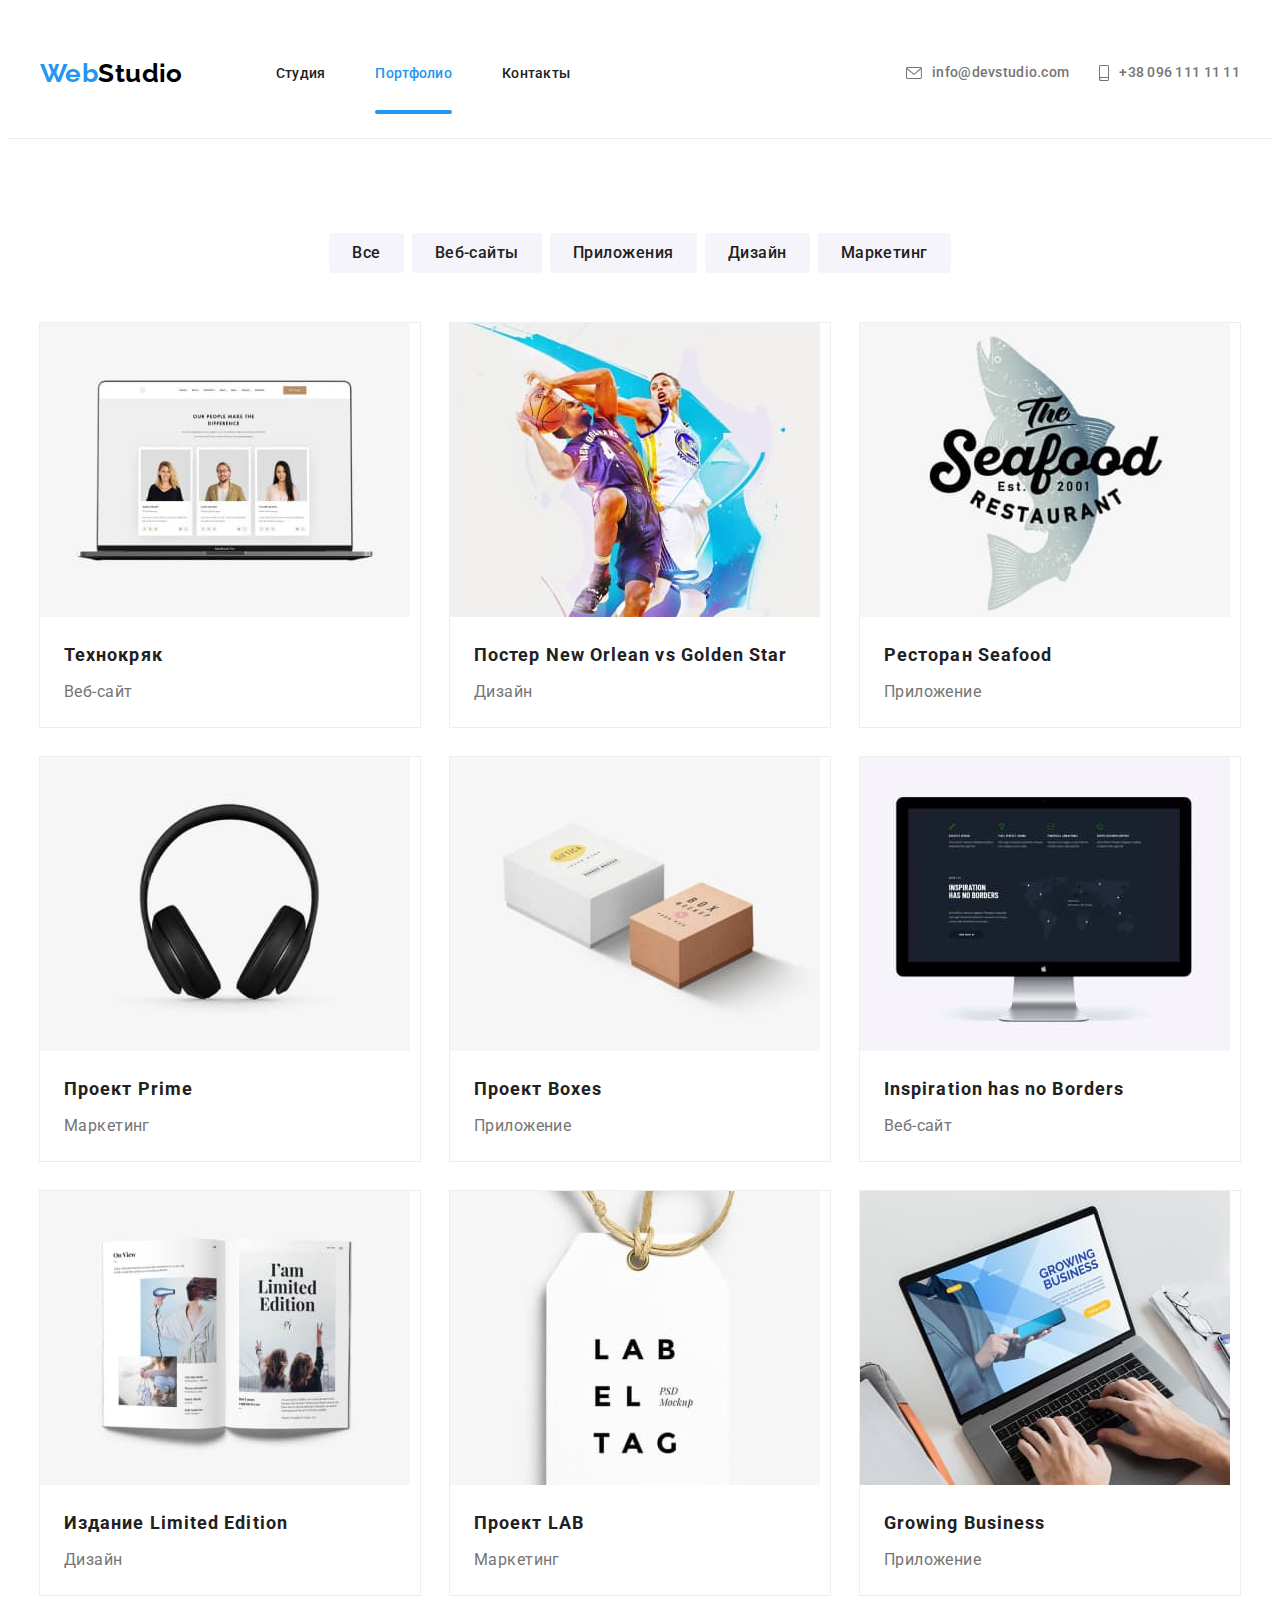
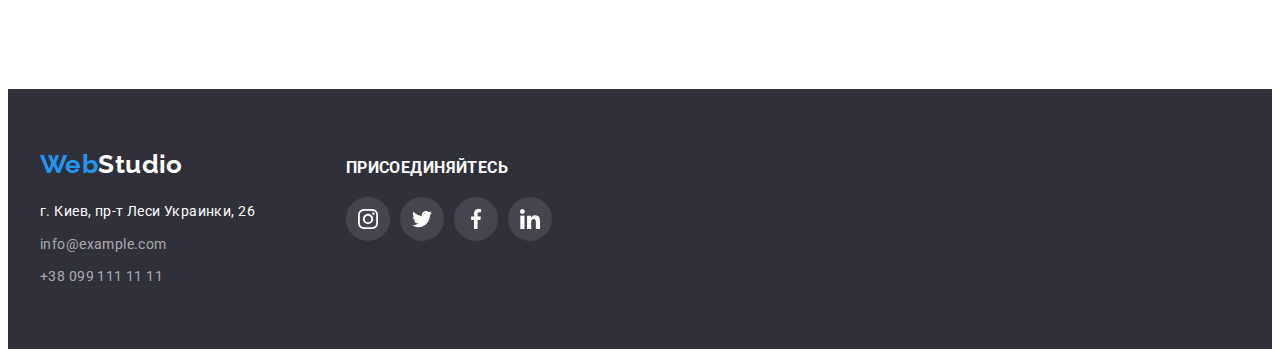
==== portfolio.html @ 8c4f7ff6 "Start" ====
<!DOCTYPE html>
<html lang="ru">

<head>
    <meta charset="UTF-8">
    <meta http-equiv="X-UA-Compatible" content="IE=edge">
    <meta name="viewport" content="width=device-width, initial-scale=1.0">
    <title>Портфолио</title>
    <link rel="preconnect" href="https://fonts.gstatic.com">
    <link
        href="https://fonts.googleapis.com/css2?family=Raleway:wght@700&family=Roboto:wght@400;500;700;900&display=swap"
        rel="stylesheet">
    <link rel="stylesheet" href="https://cdnjs.cloudflare.com/ajax/libs/modern-normalize/1.1.0/modern-normalize.min.css"
        integrity="sha512-wpPYUAdjBVSE4KJnH1VR1HeZfpl1ub8YT/NKx4PuQ5NmX2tKuGu6U/JRp5y+Y8XG2tV+wKQpNHVUX03MfMFn9Q=="
        crossorigin="anonymous" referrerpolicy="no-referrer" />
    <link rel="stylesheet" href="./css/styles.css">
</head>

<body>
    <!-- Шапка -->
    <header class="header">
        <div class="container header-container">
            <nav class="navigation">
                <a href="./" lang="en" class="logo link"><span class="logo-part">Web</span>Studio</a>
                <ul class="site-nav list">
                    <li class="site-nav-list">
                        <a href="./index.html" class="site-nav-link link">Студия</a>
                    </li>
                    <li class="site-nav-list">
                        <a href="" class="site-nav-link link current">Портфолио</a>
                    </li>
                    <li class="site-nav-list">
                        <a href="" class="site-nav-link link">Контакты</a>
                    </li>
                </ul>
            </nav>
            <ul class="mail-tel list">
                <li class="mail-tel-list">
                    <a href="mailto:info@devstudio.com" class="mail-tel-link link">
                        <svg class="icon-mail" width="16" height="12">
                            <use href="./images/icons.svg#icon-envelope"></use>
                        </svg>
                        info@devstudio.com
                    </a>
                </li>
                <li class="mail-tel-list">
                    <a href="tel:+380961111111" class="mail-tel-link link">
                        <svg class="icon-tel" width="10" height="16">
                            <use href="./images/icons.svg#icon-smartphone"></use>
                        </svg>
                        +38 096 111 11 11
                    </a>
                </li>
            </ul>
        </div>

    </header>

    <main>
        <!-- Примеры работ студии -->
        <section class="section">
            <div class="container">
                <h2 class="visually-hidden">Примеры работ</h2>
                <ul class="portfolio-button-list">
                    <li class="list portf-btn-list-item">
                        <button type="button" class="portfolio-button">Все</button></li>
                    <li class="list portf-btn-list-item">
                        <button type="button" class="portfolio-button">Веб-сайты</button></li>
                    <li class="list portf-btn-list-item">
                        <button type="button" class="portfolio-button">Приложения</button></li>
                    <li class="list portf-btn-list-item">
                        <button type="button" class="portfolio-button">Дизайн</button></li>
                    <li class="list portf-btn-list-item">
                        <button type="button" class="portfolio-button">Маркетинг</button></li>
                </ul>
                <ul class="portf-img-list">
                    <li class="list portf-img-list-item">
                        <a href="" class="link portf-img-list-link">
                            <div class="overlay-box">
                                <img src="./images/portfolio/img1.jpg" alt="Ноутбук и три анкеты" width="370" height="294" class="portf-img">
                                <p class="overlay">
                                    Технокряк это современная площадка распространения коронавируса. Компании используют эту платформу для цифрового
                                    шпионажа и атак на защищённые сервера конкурентов.
                                </p>
                            </div>
                            
                                <div class="portf-img-description">
                                    <h3 class="portfolio-img-title">Технокряк</h3>
                                    <p class="portfolio-list-text">Веб-сайт</p>
                                </div>
                        </a>

                    </li>
                    <li class="list portf-img-list-item">
                        <a href="" class="link portf-img-list-link">
                            <div class="overlay-box">
                            <img src="./images/portfolio/img2.jpg" alt="Баскетбол" width="370"
                                height="294" class="portf-img">
                                <p class="overlay">
                                    Технокряк это современная площадка распространения коронавируса. Компании используют эту платформу для цифрового
                                    шпионажа и атак на защищённые сервера конкурентов.
                                </p>
                            </div>
                                <div class="portf-img-description">
                                    <h3 class="portfolio-img-title">Постер New Orlean vs Golden Star</h3>
                                    <p class="portfolio-list-text">Дизайн</p>
                                </div>
                            
                        </a>

                    </li>
                    <li class="list portf-img-list-item">
                        <a href="" class="link portf-img-list-link">
                            <div class="overlay-box">
                                <img src="./images/portfolio/img3.jpg" alt="Ресторан морепродуктов" width="370" height="294" class="portf-img">
                                <p class="overlay">
                                    Технокряк это современная площадка распространения коронавируса. Компании используют эту платформу для цифрового
                                    шпионажа и атак на защищённые сервера конкурентов.
                                </p>
                            </div>
                            
                                <div class="portf-img-description">
                                    <h3 class="portfolio-img-title">Ресторан Seafood</h3>
                                    <p class="portfolio-list-text">Приложение</p>
                                </div>
                            
                        </a>

                    </li>
                    <li class="list portf-img-list-item">
                        <a href="" class="link portf-img-list-link">
                            <div class="overlay-box">
                                <img src="./images/portfolio/img4.jpg" alt="Наушники" width="370" height="294" class="portf-img">
                                <p class="overlay">
                                    Технокряк это современная площадка распространения коронавируса. Компании используют эту платформу для цифрового
                                    шпионажа и атак на защищённые сервера конкурентов.
                                </p>
                            </div>
                            
                                <div class="portf-img-description">
                                    <h3 class="portfolio-img-title">Проект Prime</h3>
                                    <p class="portfolio-list-text">Маркетинг</p>
                                </div>
                            
                        </a>

                    </li>
                    <li class="list portf-img-list-item">
                        <a href="" class="link portf-img-list-link">
                            <div class="overlay-box">
                                <img src="./images/portfolio/img5.jpg" alt="Две коробки" width="370" height="294" class="portf-img">
                                <p class="overlay">
                                    Технокряк это современная площадка распространения коронавируса. Компании используют эту платформу для цифрового
                                    шпионажа и атак на защищённые сервера конкурентов.
                                </p>
                            </div>
                            
                                <div class="portf-img-description">
                                    <h3 class="portfolio-img-title">Проект Boxes</h3>
                                    <p class="portfolio-list-text">Приложение</p>
                                </div>
                            
                        </a>
                    </li>
                    <li class="list portf-img-list-item">
                        <a href="" class="link portf-img-list-link">
                            <div class="overlay-box">
                                <img src="./images/portfolio/img6.jpg" alt="Монитор" width="370" height="294" class="portf-img">
                                <p class="overlay">
                                    Технокряк это современная площадка распространения коронавируса. Компании используют эту платформу для цифрового
                                    шпионажа и атак на защищённые сервера конкурентов.
                                </p>
                            </div>
                            
                                <div class="portf-img-description">
                                    <h3 lang="en" class="portfolio-img-title">Inspiration has no Borders</h3>
                                    <p class="portfolio-list-text">Веб-сайт</p>
                                </div>
                            
                        </a>

                    </li>
                    <li class="list portf-img-list-item">
                        <a href="" class="link portf-img-list-link">
                            <div class="overlay-box">
                                <img src="./images/portfolio/img7.jpg" alt="Открытая книга" width="370" height="294" class="portf-img">
                                <p class="overlay">
                                    Технокряк это современная площадка распространения коронавируса. Компании используют эту платформу для цифрового
                                    шпионажа и атак на защищённые сервера конкурентов.
                                </p>
                            </div>
                            
                                <div class="portf-img-description">
                                    <h3 class="portfolio-img-title">Издание Limited Edition</h3>
                                    <p class="portfolio-list-text">Дизайн</p>
                                </div>
                            
                        </a>

                    </li>
                    <li class="list portf-img-list-item">
                        <a href="" class="link portf-img-list-link">
                            <div class="overlay-box">
                                <img src="./images/portfolio/img8.jpg" alt="Карточка брелок" width="370" height="294" class="portf-img">
                                <p class="overlay">
                                    Технокряк это современная площадка распространения коронавируса. Компании используют эту платформу для цифрового
                                    шпионажа и атак на защищённые сервера конкурентов.
                                </p>
                            </div>
                            
                                <div class="portf-img-description">
                                    <h3 class="portfolio-img-title">Проект LAB</h3>
                                    <p class="portfolio-list-text">Маркетинг</p>
                                </div>
                            
                        </a>

                    </li>
                    <li class="list portf-img-list-item">
                        <a href="" class="link portf-img-list-link">
                            <div class="overlay-box">
                                <img src="./images/portfolio/img9.jpg" alt="Работа за ноутбуком" width="370" height="294" class="portf-img">
                                <p class="overlay">
                                    Технокряк это современная площадка распространения коронавируса. Компании используют эту платформу для цифрового
                                    шпионажа и атак на защищённые сервера конкурентов.
                                </p>
                            </div>
                            
                                <div class="portf-img-description">
                                    <h3 lang="en" class="portfolio-img-title">Growing Business</h3>
                                    <p class="portfolio-list-text">Приложение</p>
                                </div>
                            
                        </a>

                    </li>
                </ul>
            </div>

        </section>
    </main>
    <!-- Подвал -->
    <footer class="footer">
        <div class="container footer-container">
            <div class="logo-address">
            <a href="./" lang="en" class="logo logo-footer link"><span class="logo-part">Web</span><span
                    class="logo logo-white">Studio</span></a>
            <address>
                <ul class="address">
                    <li class="address-list list">
                        <a href="" target="_blank" rel="noopener noreferrer" class="address-link link">г. Киев, пр-т
                            Леси Украинки,
                            26</a>
                    </li>
                    <li class="address-list list">
                        <a href="mailto:info@example.com" class="address-mail-tel link">info@example.com</a>
                    </li>
                    <li class="address-list list">
                        <a href="tel:+380991111111" class="address-mail-tel link">+38 099 111 11 11</a>
                    </li>
                </ul>
            </address>
            </div>
            <div class="footer-social">
                <h3 class="footer-title">присоединяйтесь</h3>
                <ul class="list footer-social-list">
                    <li class="">
                        <a href="" class="footer-link">
                            <svg class="footer-social-icon" width="20" height="20">
                                <use href="./images/icons.svg#icon-instagram"></use>
                            </svg>
                        </a>
                    </li>
                    <li class="">
                        <a href="" class="footer-link">
                            <svg class="footer-social-icon" width="20" height="20">
                                <use href="./images/icons.svg#icon-twitter"></use>
                            </svg>
                        </a>
                    </li>
                    <li class="">
                        <a href="" class="footer-link">
                            <svg class="footer-social-icon" width="20" height="20">
                                <use href="./images/icons.svg#icon-facebook"></use>
                            </svg>
                        </a>
                    </li>
                    <li class="">
                        <a href="" class="footer-link">
                            <svg class="footer-social-icon" width="20" height="20">
                                <use href="./images/icons.svg#icon-linkedin"></use>
                            </svg>
                        </a>
                    </li>
                </ul>
            </div>
        </div>

    </footer>
</body>

</html>
---- css/styles.css ----
:root{
    --main-font:'Roboto', sans-serif;
    --secondary-font:'Raleway', sans-serif;
    --main-color: #212121;
    --secondary-color: #757575;
    --accent-color: #2196F3;
    --main-font-size: 14px;
    --background-color: #2F303A;
    --main-light-color: #ffffff;
    --logo-black-color: #000000;
    --light-background-buttons-color: #F5F4FA;
    --footer-mail-color: rgba(255, 255, 255, 0.6);
    --border-color: #ECECEC;
    --background-color-under-img: #C4C4C4;
    --clients-color: #AFB1B8;
    --background-above-img: rgba(47, 48, 58, 0.8);
    --overlay-background: rgba(33, 150, 243, 0.9);
    --timing-function: cubic-bezier(0.4, 0, 0.2, 1);
}
h1, h2, h3, h4, h5, h6, p {
    margin-top: 0;
    margin-bottom: 0;
}
ul, ol {
    margin-top: 0;
    margin-bottom: 0;
    padding-left: 0;
}
img {
    display: block;
    max-width: 100%;
    height: auto;
}
.list {
list-style: none;
}
.link {
    text-decoration: none;
}
body{
    font-family: var(--main-font);
    color: var(--main-color);
    font-size: var(--main-font-size); 
    font-weight: 400; 
    line-height: 1.19; 
    letter-spacing: 0.03em;
}
.container {
    width: 1200px;
    margin: 0 auto;
    padding-left: 15px;
    padding-right: 15px;
}
.section{
    padding-top: 94px;
    padding-bottom: 94px;
}
/* ====================Компоненты================== */
.section-title {
font-weight: 700;
font-size: 36px;
line-height: 1.17;
text-align: center;
margin-bottom: 50px;
}
.logo {
    display: inline-block;
    font-family: var(--secondary-font);
    font-weight: 700;
    font-size: 26px;
    margin-right: 93px;
    
    color: var(--logo-black-color);

    transition: color 250ms cubic-bezier(0.4, 0, 0.2, 1);
}
.logo-part {
    color: var(--accent-color);
}
.logo:hover,
.logo:focus{
    color: var(--accent-color);
  
}


/* ====================Шапка===================== */
.header {
    background-color: var(--main-light-color);
    border-bottom: 1px solid var(--border-color); 
}

.header-container {
    display: flex;
    align-items: center;
    padding-top: 25px;
    padding-bottom: 25px;
    height: 80px;
}

.navigation {
    display: flex;
    align-items: center;
}
.site-nav {
    display: flex;
    align-items: center;
}
.mail-tel {
    display: flex;
    align-items: center;
    
}

.site-nav-list:not(:last-child) {
    margin-right: 50px;
}

.site-nav-link,
.mail-tel-link {
font-weight: 500;
line-height: 1.14;
letter-spacing: 0.02em;

color: var(--main-color);
transition: color 250ms var(--timing-function), fill 250ms var(--timing-function);

}

.site-nav-link:hover,
.site-nav-link:focus,
.mail-tel-link:hover,
.mail-tel-link:focus {
    color: var(--accent-color);
    fill: var(--accent-color);
    
}
.site-nav-link.current {
    position: relative;
    color: var(--accent-color);
}

.site-nav-list .current::after{
    position: absolute;
    bottom: -33px;
    content: "";
    display: block;
    width: 100%;
    height: 4px;
    border-radius: 2px;
    background-color: var(--accent-color);  
}

.mail-tel{
 margin-left: auto; 
}
.mail-tel-list:not(:last-child){
    margin-right: 30px;
}
.mail-tel-link { 
    display: flex;
    justify-content: center;
    align-items: center;
color: var(--secondary-color);
}

.icon-mail,
.icon-tel{
    fill: currentColor;
    margin-right: 10px;
}
/* ========================Герой==================== */

.hero {
background:var(--background-color-under-img);
max-width: 1600px;
text-align: center;
align-items: center;
padding-top: 200px;
padding-bottom: 200px;
margin: 0 auto;
background-image: linear-gradient(
      rgba(47, 48, 58, 0.4),
      rgba(47, 48, 58, 0.4)
    ),
    url("../images/bg_img.jpg");
background-position: center;
background-size: cover;
}

.hero .container{
    width: 696px;
}

.main-title {
font-weight: 900;
font-size: 44px;
line-height: 1.36;
letter-spacing: 0.06em;
text-transform: uppercase;
margin-bottom: 30px;

color: var(--main-light-color);
}

.main-button {
border-radius: 4px;
font-family: inherit;
font-weight: 700;
font-size: 16px;
line-height: 1.87;
letter-spacing: 0.06em;
padding: 10px 32px;
cursor: pointer;
border: none;

background: var(--accent-color);
color: var(--main-light-color);
box-shadow: 0px 4px 4px rgba(0, 0, 0, 0.15);

transition: background-color 250ms var(--timing-function);
}

.main-button:hover,
.main-button:focus{
    background-color: #188CE8;
}

/*=======================Преимущества================================ */
.visually-hidden{
    position: absolute;
  clip: rect(0 0 0 0);
  width: 1px;
  height: 1px;
  margin: -1px;
}
.section-advantages{
    padding-bottom: 0;
}
.advantages {
    display: flex;
}
.advantages-list{
    flex-basis: calc((100% - 90px) / 4);
}
.advantages-list:not(:last-child){
    margin-right: 30px;
}
.adv-list-icon{
    display: flex;
    justify-content: center;
    align-items: center;
    background-color: var(--light-background-buttons-color);
    border-radius: 4px;
    width: 270px;
    height: 120px;
    margin-bottom: 30px;
}

.advantages-title {
font-weight: 700;
line-height: 1.14;
text-transform: uppercase;
margin-bottom: 10px;
}
.advantages-text {
line-height: 1.71;
color: var(--secondary-color);

}

/* ================Чем занимается студия============== */
.what-we-do-list{
    display: flex;
    margin-left: -30px;
    margin-top: -30px;
}
.what-we-do-item{
    position: relative;
    flex-basis: calc((100% - 90px) / 3);
    margin-left: 30px;
    margin-top: 30px;
    
}
.what-we-do-description{
    position: absolute;
    bottom: 0;
    text-align: center;
    padding: 27px;
    width: 100%;
    height: 70px;
    font-weight: 700;
    font-size: 14px;
    line-height: 1.14;
    text-transform: uppercase;
    color: var(--main-light-color);
    background-color: var(--background-above-img);
}

/* =================Наша команда==================== */
.our-team{
    background:var(--light-background-buttons-color);
}
.team-list{
    display: flex;
    margin-left: -30px;
    margin-top: -30px;
}
.team-list-item{
    flex-basis: calc((100% - 120px) / 4);
    margin-left: 30px;
    margin-top: 30px;
    text-align: center;
    box-shadow: 0px 1px 3px rgba(0, 0, 0, 0.12), 0px 1px 1px rgba(0, 0, 0, 0.14), 0px 2px 1px rgba(0, 0, 0, 0.2);
    border-radius: 0px 0px 4px 4px;
}
.team-img-description{
    padding: 30px;
    background-color: var(--main-light-color);
}
.team-title {
font-weight: 500;
font-size: 16px;
}
.team-position {
color:var(--secondary-color);
font-size: 16px;
margin-top: 10px;
}
.team-social-icon-list{
    display: flex;
    justify-content: space-between;
    margin-top: 16px;
}
.team-social-link{
    display: flex;
    justify-content: center;
    align-items: center;
    width: 44px;
    height: 44px;
    background: var(--main-light-color);
    border-radius: 50%;

    transition: background-color 250ms var(--timing-function);
}
.team-social-link:hover,
.team-social-link:focus{
    background-color: var(--accent-color);
}
.team-social-link:hover .team-social-icon,
.team-social-link:focus .team-social-icon{
    fill: var(--main-light-color);
}
.team-social-icon{
    fill: var(--clients-color);
    transition: fill 250ms var(--timing-function);
}

/* ====================Портфолио кнопки=========== */

.portfolio-button-list{
    display: flex;
    justify-content: center;
    margin-bottom: 50px;
}
.portf-btn-list-item:not(:last-child){
    margin-right: 8px;
}

.portfolio-button {
font-family: inherit;
font-weight: 500;
font-size: 16px;
line-height: 1.62;
text-align: center;
letter-spacing: 0.03em;
border: 1px solid transparent;
border-radius: 4px;
padding: 6px 22px;

color:var(--main-color);
background: var(--light-background-buttons-color);

transition: color 250ms var(--timing-function), box-shadow 250ms var(--timing-function), background-color 250ms var(--timing-function);
}

.portfolio-button:hover,
.portfolio-button:focus{
    color: var(--main-light-color);
    background-color: var(--accent-color);
    cursor: pointer;
    box-shadow: 0px 3px 1px rgba(0, 0, 0, 0.1), 0px 1px 2px rgba(0, 0, 0, 0.08), 0px 2px 2px rgba(0, 0, 0, 0.12);
}
/* ====================Портфолио список картинок========== */
.portf-img-list{
    display: flex;
    flex-wrap: wrap;
    margin-top: -30px;
    margin-left: -30px;
}

.portf-img-list-item{
    flex-basis: calc((100% - 90px) / 3);
    margin-top: 30px;
    margin-left: 30px;
    outline: 1px solid #EEEEEE;
    
}
.portf-img-list-link{
    display: block;
    transition: box-shadow 250ms var(--timing-function);
}
.portf-img-list-link:hover,
.portf-img-list-link:focus {
    box-shadow: 0px 1px 1px rgba(0, 0, 0, 0.12), 0px 4px 4px rgba(0, 0, 0, 0.06), 1px 4px 6px rgba(0, 0, 0, 0.16);
}
.portf-img-description{
    padding: 20px 24px;
}
.portfolio-img-title {
font-weight: 700;
font-size: 18px;
line-height: 2;
letter-spacing: 0.06em;
width: 322px;
margin-bottom: 4px;

color:var(--main-color);

}
.portfolio-list-text {
font-size: 16px;
line-height: 1.87;
width: 322px;

color:var(--secondary-color);
}

.overlay-box{
    position: relative;
    overflow: hidden;
}

.overlay{
    position: absolute;
    top: 0;
    left: 0;
    width: 100%;
    height: 100%;
    padding: 63px 24px;
    font-family: inherit;
    font-style: inherit;
    font-weight: inherit;
    font-size: 18px;
    line-height: 1.5;
    letter-spacing: inherit;
    color: var(--main-light-color);
    background: var(--overlay-background);
    overflow: auto;
    transform: translateY(100%);
    transition: transform 250ms var(--timing-function);
}

.portf-img-list-link:hover .overlay,
.portf-img-list-link:focus .overlay{
    transform: translateY(0%);
}
/* ====================Постоянные клиенты=========== */
.clients-link{
    display: flex;
    justify-content: center;
    align-items: center;
    width: 170px;
    height: 92px;
    border: 1px solid var(--clients-color);
    border-radius: 4px;
    color: var(--clients-color);
    background-color: var(--main-light-color);

    transition: border 250ms var(--timing-function);
}
.clients-link:hover,
.clients-link:focus{
    border: 1px solid var(--accent-color);
}
.clients-link:hover .clients-icon,
.clients-link:focus .clients-icon{
    fill: var(--accent-color);
}
.clients-list{
    display: flex;
    justify-content: space-between;
}
.clients-icon{
    fill: currentColor;
    transition: fill 250ms var(--timing-function);
}
/* ===================Подвал===================== */
.footer {
background: var(--background-color);
padding-top: 60px;
padding-bottom: 60px;
}
.logo-white {
    color: var(--main-light-color);
}
.logo-footer{
    margin-bottom: 20px;
    margin-right: auto;
}
.logo-address{
    margin-right: 70px;
}
.address {
font-family: var(--main-font);
font-style: normal;
line-height: 1.71;
}
.address-list:not(:last-child){
    margin-bottom: 9px;
}
.address-link {
    color: var(--main-light-color);
    transition: color 250ms var(--timing-function);
}

.address-mail-tel {
    color: var(--footer-mail-color);
    transition: color 250ms var(--timing-function);
}

.address-link:hover,
.address-link:focus,
.address-mail-tel:hover,
.address-mail-tel:focus{
    color: var(--accent-color);
}
.footer-container{
    display: flex;
    align-items: baseline;
}
.footer-title{
font-weight: 700;
line-height: 1.14;
text-transform: uppercase;
margin-bottom: 20px;
color: var(--main-light-color);
}
.footer-social{
    width: 206px;
    height: 80px;
    
}
.footer-social-list{
    display: flex;
    justify-content: space-between;
}
.footer-link{
    display: flex;
    justify-content: center;
    align-items: center;
    width: 44px;
    height: 44px;
    background: rgba(255, 255, 255, 0.1);
    border-radius: 50%;

    transition: background-color 250ms var(--timing-function);
}
.footer-link:hover,
.footer-link:focus{
    background-color: var(--accent-color);
}
.footer-social-icon{
    fill: var(--main-light-color);
}

/* =================Модальное окно============== */

.backdrop{
    position: fixed;
    top: 0;
    left: 0;
    width: 100%;
    height: 100%;
    background-color: rgba(0, 0, 0, 0.2);
    opacity: 1;
    
    transition: opacity 250ms var(--timing-function), visibility 250ms var(--timing-function);
}

.backdrop.is-hidden{
    opacity: 0;
    visibility: hidden;
    pointer-events: none;
}

.modal{
    position: absolute;
    top: 50%;
    left: 50%;
    width: 528px;
    height: 581px;
    border-radius: 4px;
    box-shadow: 0px 1px 3px rgba(0, 0, 0, 0.12), 0px 1px 1px rgba(0, 0, 0, 0.14), 0px 2px 1px rgba(0, 0, 0, 0.2);
    background-color: var(--main-light-color);
    padding: 40px;

    opacity: 1;
    transform: translate(-50%, -50%) scale(1);
    transition: transform 250ms var(--timing-function), opacity 250ms var(--timing-function);
}

.backdrop.is-hidden .modal{
    transform: translate(-50%, -50%) scale(0.5);
    opacity: 0;
}

.close-button{
    position: absolute;
    top: 8px;
    right: 8px;
    display: flex;
    justify-content: center;
    align-items: center;
    padding: 0;
    width: 30px;
    height: 30px;
    border-radius: 50%;
    background:var(--main-light-color);
    border: 1px solid rgba(0, 0, 0, 0.1);
    cursor: pointer;
}
.modal-form{
    display: flex;
    flex-direction: column;
}
.modal-form-head{
    font-weight: 700;
    font-size: 20px;
    line-height: 1.15;
    text-align: center;
    margin-bottom: 12px;
}
.modal-form-field{
    font-size: 12px;
    line-height: 1.16;
    letter-spacing: 0.01em;
    margin-bottom: 10px;
    color: var(--secondary-color);
}

.modal-form-input-wrapper{
    display: block;
    position: relative;
    margin-top: 4px;
}

.modal-form-input{
    width: 100%;
    height: 40px;
    border: 1px solid rgba(33, 33, 33, 0.2);
    border-radius: 4px;
    padding-left: 42px;
}
.modal-form-icon{
    position: absolute;
    top: 50%;
    transform: translateY(-50%);
    left: 12px;
}
.modal-form-input:hover,
.modal-form-input:focus{
    outline: none;
    border-color: var(--accent-color);
}
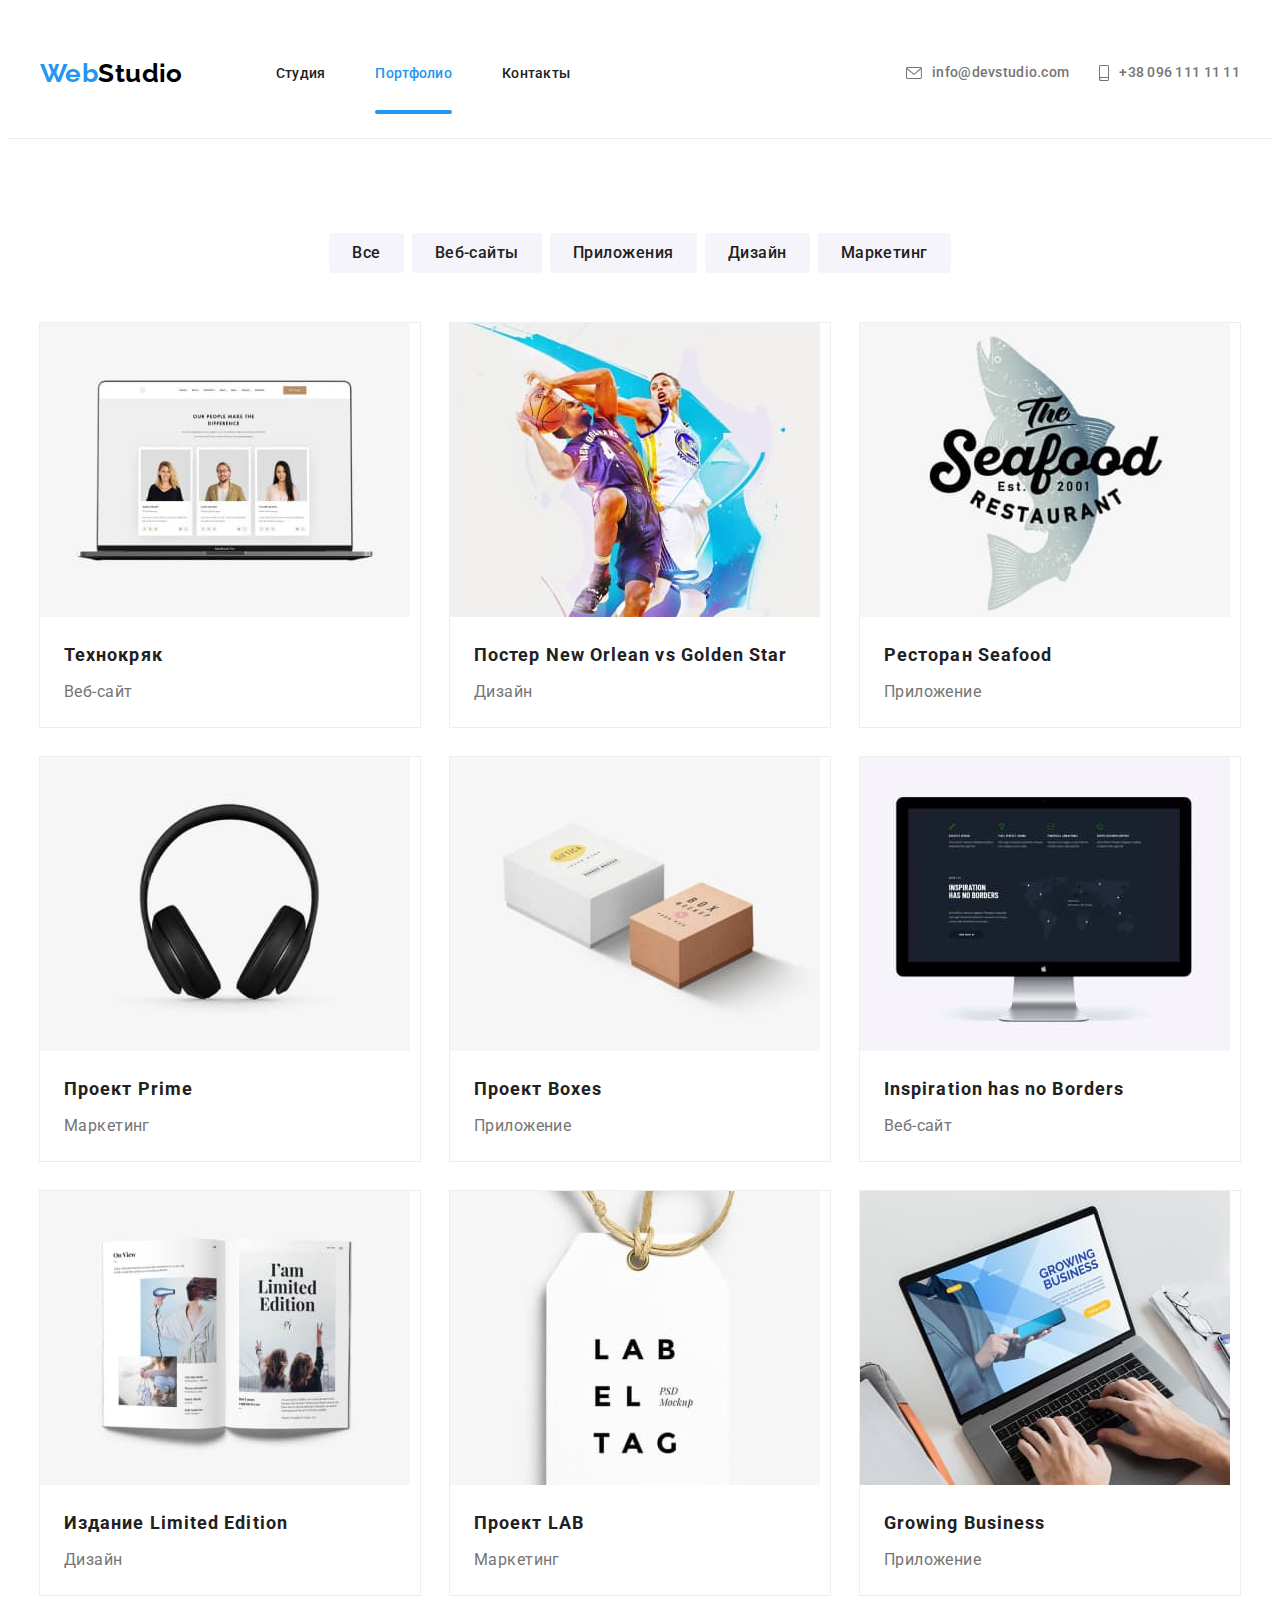
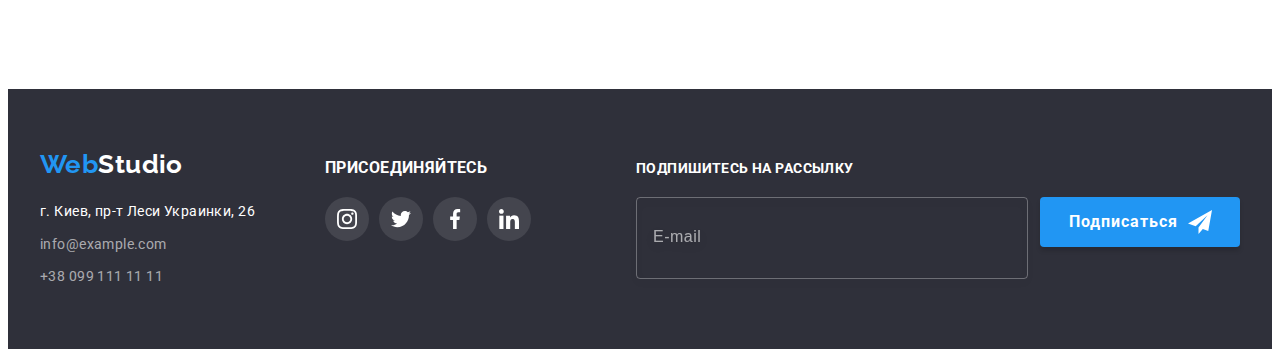
==== commit c19b7013: "Footer plus modal" ====
--- a/portfolio.html
+++ b/portfolio.html
@@ -294,6 +294,20 @@
                     </li>
                 </ul>
             </div>
+            <div class="footer-mailing">
+                <p class="footer-title">Подпишитесь на рассылку</p>
+                <form action="#" class="footer-form">
+                    <label class="footer-form-field">
+                        <input type="email" class="footer-form-input" name="user-mail" placeholder="E-mail">
+                    </label>
+                    <button type="submit" class="footer-form-btn">Подписаться
+                        <svg class="footer-btn-icon" width="24" height="24">
+                            <use href="./images/icons.svg#icon-send"></use>
+                        </svg>
+                    </button>
+            
+                </form>
+            </div>
         </div>
 
     </footer>
--- a/css/styles.css
+++ b/css/styles.css
@@ -497,12 +497,15 @@
 }
 /* ===================Подвал===================== */
 .footer {
+    display: flex;
+    justify-content: space-between;
 background: var(--background-color);
 padding-top: 60px;
 padding-bottom: 60px;
 }
 .logo-white {
     color: var(--main-light-color);
+    margin-right: 0;
 }
 .logo-footer{
     margin-bottom: 20px;
@@ -572,6 +575,65 @@
 }
 .footer-social-icon{
     fill: var(--main-light-color);
+}
+
+.footer-mailing{
+    margin-left: auto;
+
+}
+
+.footer-form{
+    display: flex;
+}
+.footer-form-field{
+    margin-right: 12px;
+}
+
+.footer-form-input{
+    width: 358px;
+    height: 50px;
+    border: 1px solid rgba(255, 255, 255, 0.3);
+    filter: drop-shadow(0px 4px 4px rgba(0, 0, 0, 0.15));
+    border-radius: 4px;
+    background-color: transparent;
+    padding: 15px 16px;
+    color: var(--main-light-color);
+
+}
+.footer-form-input::placeholder{
+    font-family: inherit;
+font-size: 16px;
+line-height: 1.25;
+letter-spacing: 0.03em;
+color: rgba(255, 255, 255, 0.6);
+}
+
+.footer-form-btn{
+    position: relative;
+    font-family: inherit;
+    font-weight: 700;
+    font-size: 16px;
+    line-height: 1.87;
+    letter-spacing: 0.06em;
+    color: #FFFFFF;
+    padding: 10px 62px 10px 29px;
+    width: 200px;
+    height: 50px;
+    border: none;
+    border-radius: 4px;
+    box-shadow: 0px 4px 4px rgba(0, 0, 0, 0.15);
+    background-color: var(--accent-color);
+    transition: background-color 250ms var(--timing-function);
+}
+.footer-btn-icon{
+    position: absolute;
+    top: 13px;
+    right: 28px;
+}
+
+.footer-form-btn:hover,
+.footer-form-btn:focus{
+    background-color: #188CE8;
 }
 
 /* =================Модальное окно============== */
@@ -629,6 +691,11 @@
     background:var(--main-light-color);
     border: 1px solid rgba(0, 0, 0, 0.1);
     cursor: pointer;
+    transition: fill 250ms var(--timing-function);
+}
+.close-button:hover,
+.close-button:focus{
+    fill: var(--accent-color);
 }
 .modal-form{
     display: flex;
@@ -661,15 +728,101 @@
     border: 1px solid rgba(33, 33, 33, 0.2);
     border-radius: 4px;
     padding-left: 42px;
+    transition: border-color 250ms var(--timing-function);
 }
 .modal-form-icon{
     position: absolute;
     top: 50%;
     transform: translateY(-50%);
     left: 12px;
-}
-.modal-form-input:hover,
+    transition: fill 250ms var(--timing-function);
+}
+
 .modal-form-input:focus{
     outline: none;
     border-color: var(--accent-color);
+}
+
+.modal-form-input:focus + .modal-form-icon{
+    fill: var(--accent-color);
+}
+.user-message-area{
+    width: 100%;
+    height: 120px;
+    margin-top: 4px;
+    border: 1px solid rgba(33, 33, 33, 0.2);
+    border-radius: 4px;
+    padding: 12px 16px;
+    resize: none;
+    transition: border-color 250ms var(--timing-function);
+}
+
+.user-message-area::placeholder{
+    font-size: 14px;
+    line-height: 1.14;
+    letter-spacing: 0.01em;
+    color: rgba(117, 117, 117, 0.5);
+}
+
+.user-message-area:focus{
+    outline: none;
+    border-color: var(--accent-color);
+}
+.modal-form-checkbox-label{
+    display: flex;
+    align-items: center;
+    line-height: 1.71;
+    letter-spacing: 0.03em;
+    color: var(--secondary-color);
+    margin-bottom: 30px;
+}
+.modal-form-checkbox-label::before{
+    display: block;
+    content: "";
+    width: 16px;
+    height: 15px;
+    border: 1px solid var(--main-color);
+    border-radius: 1px;
+    cursor: pointer;
+    margin-right: 8px;
+}
+
+.modal-form-checkbox:checked + .modal-form-checkbox-label::before{
+    background-image: url("../images/icon_check.svg");
+    background-size: contain;
+    border: none;
+}
+.modal-form-checkbox:focus + .modal-form-checkbox-label::before{
+    
+}
+.checkbox-link{
+    font-family: inherit;
+    font-size: inherit;
+    line-height: 1.7;
+    letter-spacing: 0.03em;
+    text-decoration-line: underline;
+
+    color: var(--accent-color);
+}
+
+.modal-form-btn{
+    font-family: inherit;
+    font-weight: 700;
+    font-size: 16px;
+    line-height: 1.87;
+    letter-spacing: 0.06em;
+    color: var(--main-light-color);
+    width: 200px;
+    height: 50px;
+    background-color: var(--accent-color);
+    border: none;
+    border-radius: 4px;
+    box-shadow: 0px 4px 4px rgba(0, 0, 0, 0.15);
+    cursor: pointer;
+    margin: 0 auto;
+    transition: background-color 250ms var(--timing-function);
+}
+.modal-form-btn:hover,
+.modal-form-btn:focus{
+    background-color: #188CE8;
 }